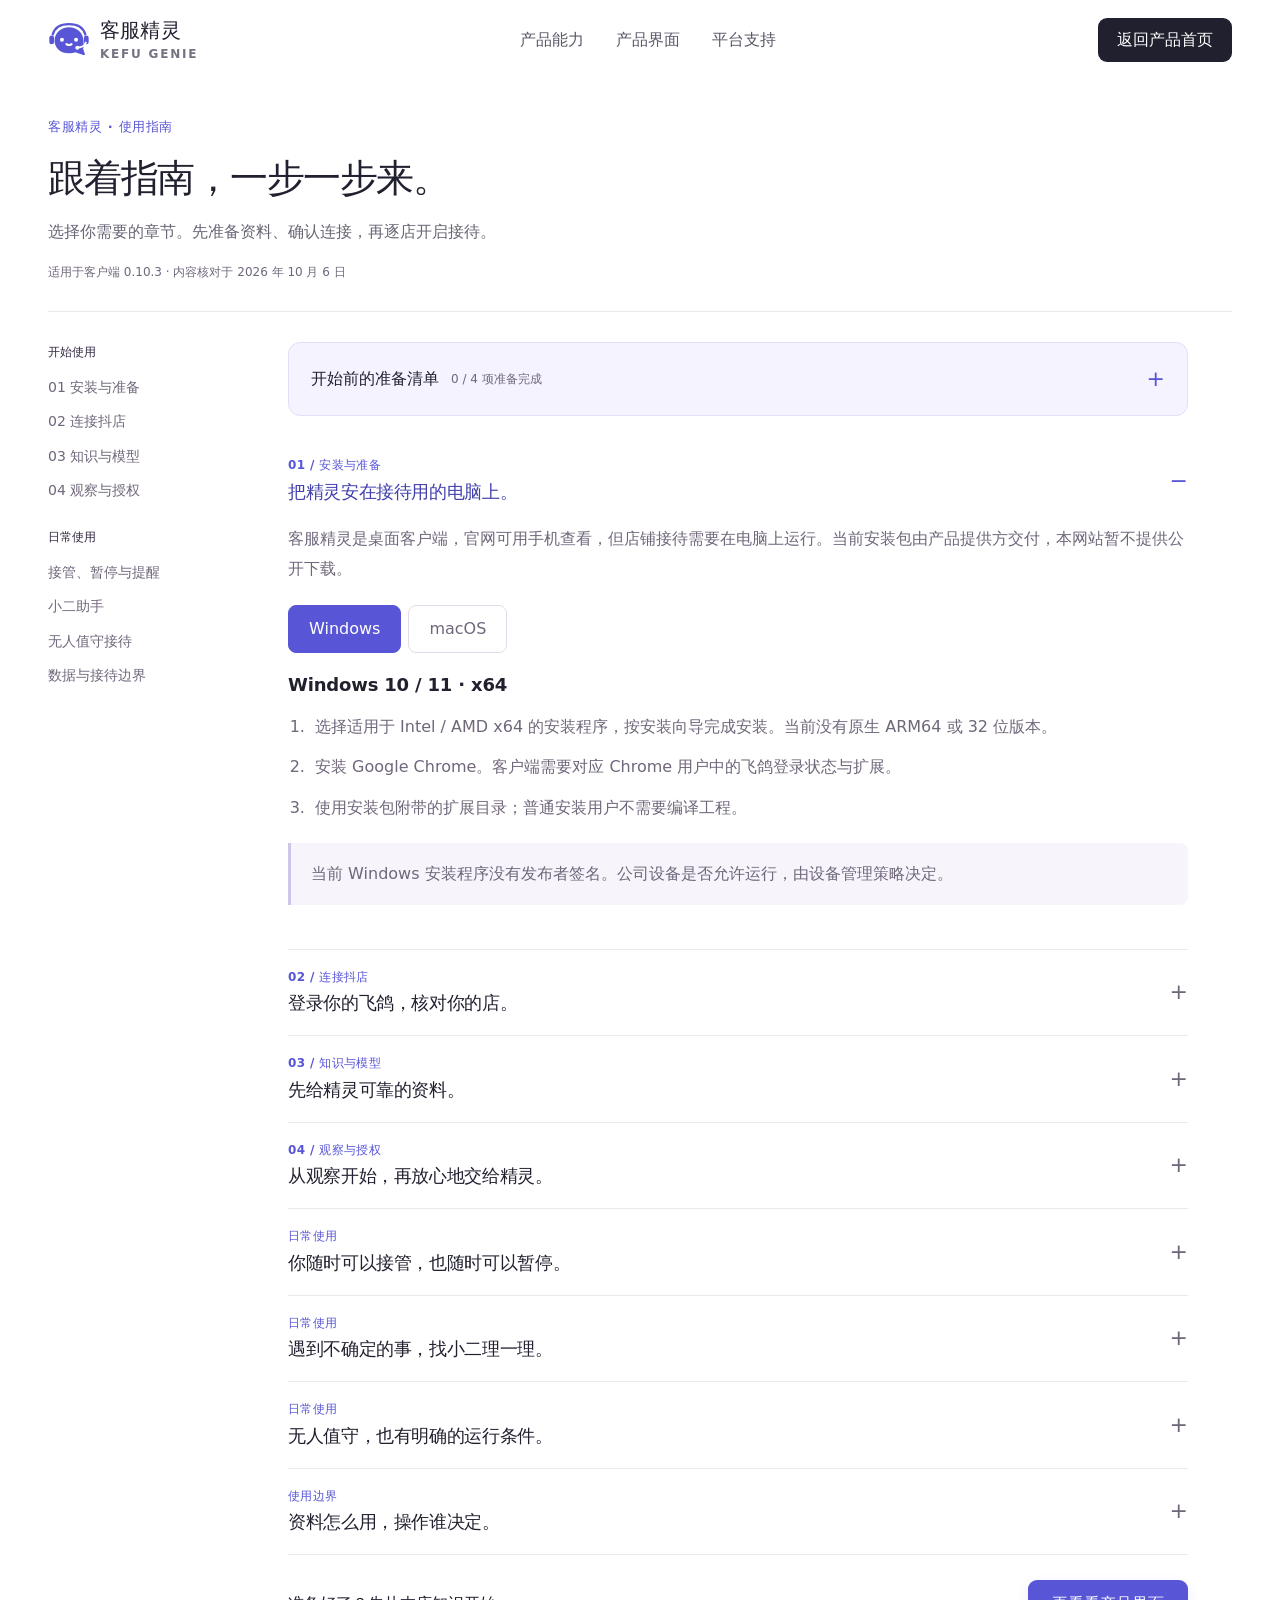
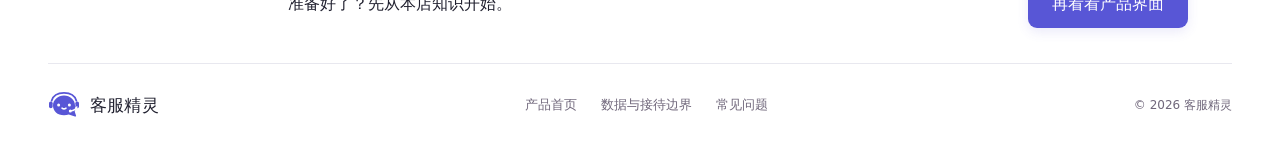
==== guide.html @ 67a38b1f "Publish customer service Genie official website" ====
<!doctype html>
<html lang="zh-CN">
  <head>
    <meta charset="utf-8" />
    <meta
      name="viewport"
      content="width=device-width, initial-scale=1, viewport-fit=cover"
    />
    <meta
      name="description"
      content="客服精灵使用指南：安装桌面客户端、连接抖店飞鸽、准备本店知识、确认模型与逐店授权，以及人工接管和数据边界。"
    />
    <meta name="theme-color" content="#5856d6" />
    <title>使用指南 · 客服精灵</title>
    <link rel="icon" type="image/svg+xml" href="assets/favicon.svg" />
    <link rel="stylesheet" href="styles.css" />
    <script src="app.js" defer></script>
  </head>
  <body class="compact-guide">
    <a class="skip-link" href="#main">跳到主要内容</a>
    <header class="site-header">
      <div class="container header-inner">
        <a class="brand" href="index.html" aria-label="客服精灵首页"
          ><img
            src="assets/genie-mark.svg"
            width="42"
            height="42"
            alt=""
          /><span>客服精灵<small>KEFU GENIE</small></span></a
        >
        <nav class="desktop-nav" aria-label="主要导航">
          <a href="index.html#capabilities">产品能力</a
          ><a href="index.html#product">产品界面</a
          ><a href="index.html#platforms">平台支持</a>
        </nav>
        <a class="button button-small button-dark header-cta" href="index.html"
          >返回产品首页</a
        ><button
          class="menu-toggle"
          type="button"
          aria-label="打开导航菜单"
          aria-controls="mobile-nav"
          aria-expanded="false"
        >
          <span></span><span></span>
        </button>
      </div>
      <nav id="mobile-nav" class="mobile-nav" aria-label="手机导航" hidden>
        <a href="index.html">产品首页</a><a href="#installation">安装准备</a
        ><a href="#connect">连接抖店</a><a href="#knowledge">知识与模型</a
        ><a href="#reception">开启接待</a>
      </nav>
    </header>
    <main id="main" class="container guide-main">
      <div class="guide-hero">
        <p class="eyebrow">客服精灵 · 使用指南</p>
        <h1>跟着指南，一步一步来。</h1>
        <p>选择你需要的章节。先准备资料、确认连接，再逐店开启接待。</p>
        <span class="guide-version"
          >适用于客户端 0.10.3 · 内容核对于 2026 年 10 月 6 日</span
        >
      </div>
      <div class="guide-layout">
        <aside class="guide-sidebar">
          <div class="mobile-guide-directory">
            <label for="guide-chapter">阅读目录</label>
            <select id="guide-chapter">
              <option value="" disabled>选择阅读章节</option>
              <optgroup label="开始使用">
                <option value="installation">01 安装与准备</option>
                <option value="connect">02 连接抖店</option>
                <option value="knowledge">03 知识与模型</option>
                <option value="reception">04 观察与授权</option>
              </optgroup>
              <optgroup label="日常使用">
                <option value="handoff">接管、暂停与提醒</option>
                <option value="assistant">小二助手</option>
                <option value="continuity">无人值守接待</option>
                <option value="data">数据与接待边界</option>
              </optgroup>
            </select>
          </div>
          <nav aria-label="指南目录">
            <strong>开始使用</strong><a href="#installation">01 安装与准备</a
            ><a href="#connect">02 连接抖店</a
            ><a href="#knowledge">03 知识与模型</a
            ><a href="#reception">04 观察与授权</a><strong>日常使用</strong
            ><a href="#handoff">接管、暂停与提醒</a
            ><a href="#assistant">小二助手</a
            ><a href="#continuity">无人值守接待</a
            ><a href="#data">数据与接待边界</a>
          </nav>
        </aside>
        <div class="guide-content">
          <details class="guide-checklist" data-checklist>
            <summary>
              <strong id="checklist-title">开始前的准备清单</strong>
              <span id="checklist-status" role="status" aria-live="polite"
                >0 / 4 项准备完成</span
              >
            </summary>
            <div class="checklist-body">
              <label
                ><input id="check-device" type="checkbox" /><span
                  >有一台接待用的 Windows 或 Mac 电脑</span
                ></label
              ><label
                ><input id="check-package" type="checkbox" /><span
                  >已从产品提供方获取客户端安装包与扩展</span
                ></label
              ><label
                ><input id="check-account" type="checkbox" /><span
                  >有可登录飞鸽的抖店账号</span
                ></label
              ><label
                ><input id="check-knowledge" type="checkbox" /><span
                  >准备好商品资料、发货规则与售后政策</span
                ></label
              >
              <p>
                勾选只记录你在本浏览器里的准备进度，不会连接店铺或授予接待权限。
              </p>
            </div>
          </details>
          <details
            id="installation"
            class="guide-section"
            name="guide-chapters"
            open
          >
            <summary>
              <h2>
                <span class="guide-kicker">01 / 安装与准备</span
                >把精灵安在接待用的电脑上。
              </h2>
            </summary>
            <div class="guide-section-body">
              <p>
                客服精灵是桌面客户端，官网可用手机查看，但店铺接待需要在电脑上运行。当前安装包由产品提供方交付，本网站暂不提供公开下载。
              </p>
              <div
                class="os-selector"
                role="group"
                aria-label="选择你的电脑系统"
              >
                <button type="button" data-os="windows" aria-pressed="true">
                  Windows</button
                ><button type="button" data-os="mac" aria-pressed="false">
                  macOS
                </button>
              </div>
              <div class="os-panel" data-os-panel="windows">
                <h3>Windows 10 / 11 · x64</h3>
                <ol>
                  <li>
                    选择适用于 Intel / AMD x64
                    的安装程序，按安装向导完成安装。当前没有原生 ARM64 或 32
                    位版本。
                  </li>
                  <li>
                    安装 Google Chrome。客户端需要对应 Chrome
                    用户中的飞鸽登录状态与扩展。
                  </li>
                  <li>
                    使用安装包附带的扩展目录；普通安装用户不需要编译工程。
                  </li>
                </ol>
                <p class="guide-callout">
                  当前 Windows
                  安装程序没有发布者签名。公司设备是否允许运行，由设备管理策略决定。
                </p>
              </div>
              <div class="os-panel" data-os-panel="mac" hidden>
                <h3>macOS · Apple 芯片</h3>
                <ol>
                  <li>
                    使用产品提供方交付的 Mac Apple
                    芯片安装包，按随包说明安装客户端。
                  </li>
                  <li>安装 Google Chrome，准备接待用的 Chrome 用户。</li>
                  <li>保留安装包附带的扩展目录，下一步将在 Chrome 中加载。</li>
                </ol>
                <p class="guide-callout">
                  当前提供的 Mac 安装包面向 Apple 芯片；不要把它当成已经交付的
                  Intel Mac 版本。
                </p>
              </div>
            </div>
          </details>
          <details id="connect" class="guide-section" name="guide-chapters">
            <summary>
              <h2>
                <span class="guide-kicker">02 / 连接抖店</span
                >登录你的飞鸽，核对你的店。
              </h2>
            </summary>
            <div class="guide-section-body">
              <ol class="guide-numbered">
                <li>
                  <strong>加载随包扩展。</strong> 在 Chrome 地址栏输入
                  <code>chrome://extensions</code
                  >，开启开发者模式，选择“加载已解压的扩展程序”，选中随安装包提供的扩展目录。
                </li>
                <li>
                  <strong>打开店铺登录窗口。</strong>
                  在客服精灵“店铺”页选择抖店与对应 Chrome
                  用户，点击“打开店铺登录窗口”。
                </li>
                <li>
                  <strong>完成飞鸽登录。</strong> 在 Chrome
                  中完成账号登录与平台验证，验证码由你自行处理。
                </li>
                <li>
                  <strong>核对识别结果。</strong>
                  扩展自动连接后，核对客户端显示的店铺名称、连接状态与登录状态。
                </li>
              </ol>
              <div class="guide-callout">
                <strong>连接成功，不等于已经自动接待。</strong>
                <p>
                  扩展连接、店铺登录、模型就绪、知识发布和接待授权是不同状态，需要分别确认。
                </p>
              </div>
              <h3>多家店怎么添加？</h3>
              <p>
                不同抖店账号使用独立 Chrome
                用户。每个用户加载一次扩展，分别登录对应店铺，并逐店授权。同名店铺或店铺改名时，需要重新核对身份；仅在一个
                Chrome 用户中切换账号，不能实现不同账号并行接待。
              </p>
            </div>
          </details>
          <details id="knowledge" class="guide-section" name="guide-chapters">
            <summary>
              <h2>
                <span class="guide-kicker">03 / 知识与模型</span
                >先给精灵可靠的资料。
              </h2>
            </summary>
            <div class="guide-section-body">
              <h3>把本店知识整理好</h3>
              <p>
                在知识库或“客服能力”中录入商品、活动、发货、话术和规则。文档与图片导入支持
                PDF、DOCX、XLSX、CSV、TXT、Markdown、PNG、JPEG、WebP，单文件最多
                20MB，每批最多 10 个。
              </p>
              <p>
                提炼出的资料先进入候选。核对商品事实、价格说明与店铺政策后，再审核发布；未发布知识不会作为正式接待依据。
              </p>
              <div class="guide-callout">
                <strong>自动采集也需要审核。</strong>
                <p>
                  飞鸽已打开、可识别的商家商品属性与店铺规则可整理为候选。它不代表扫描了全店商品，也不会把动态价格、库存、订单或买家正文沉淀为长期知识。
                </p>
              </div>
              <h3>确认本机模型状态</h3>
              <p>
                打开“模型设置”，查看账户接入、剩余额度、文字与图片连接以及任务验证结果。详情页用于查看，不提供地址、密钥或型号录入；账户未接入时，需要先由产品提供方完成本机账户接入。
              </p>
              <p>
                主页面右上角可以选择已经就绪的接待模型。只有连接通过还不够，正式接待还需要对应任务能力通过验收。当前支持的服务适配包括
                DeepSeek、通义千问、智谱 GLM、Kimi 和
                MiniMax，实际可用状态以本机显示为准。
              </p>
            </div>
          </details>
          <details id="reception" class="guide-section" name="guide-chapters">
            <summary>
              <h2>
                <span class="guide-kicker">04 / 观察与授权</span
                >从观察开始，再放心地交给精灵。
              </h2>
            </summary>
            <div class="guide-section-body">
              <ol class="guide-numbered">
                <li>
                  <strong>先观察或人工审核。</strong>
                  核对实际咨询、知识引用和回复效果，确认本店资料适合接待。
                </li>
                <li>
                  <strong>逐店确认接待授权。</strong>
                  核对店名后，按客户端提示点击“授权并开启”。不同店铺分别授权。
                </li>
                <li>
                  <strong>选择适合的接待模式。</strong>
                  有依据的低风险咨询按授权处理。资料不足、模型异常或高风险问题转人工。
                </li>
                <li>
                  <strong>持续关注待办。</strong>
                  查看转人工、回复待确认、发送结果待核实及连接异常，按原因处理。
                </li>
              </ol>
              <p class="guide-callout">
                开启接待不会授权退款、赔付、改价、发券或账号操作。企业业务接口需要另行适配，并逐笔人工确认。
              </p>
            </div>
          </details>
          <details id="handoff" class="guide-section" name="guide-chapters">
            <summary>
              <h2>
                <span class="guide-kicker">日常使用</span
                >你随时可以接管，也随时可以暂停。
              </h2>
            </summary>
            <div class="guide-section-body">
              <p>
                接待支持全局、平台和店铺三级暂停。恢复暂停不能代替店铺授权，也不会自动开启未授权店铺。
              </p>
              <p>
                人工待办显示所属店铺与处理原因。发送结果尚未确认时，先核实原会话，不要重复发送。将待办“标记已处理”只更新待办记录，不会执行退款、重新授权或自动开启接待。
              </p>
              <p>
                桌面提醒与企业微信、飞书、钉钉群机器人提醒分别配置。远程提醒默认关闭，配置并测试后再启用；网络、通知权限和系统状态会影响送达。
              </p>
            </div>
          </details>
          <details id="assistant" class="guide-section" name="guide-chapters">
            <summary>
              <h2>
                <span class="guide-kicker">日常使用</span
                >遇到不确定的事，找小二理一理。
              </h2>
            </summary>
            <div class="guide-section-body">
              <p>
                小二面向客户端使用者，支持产品帮助、连接排查、客服业务咨询、话术写作、分析和知识草稿。明确目标店铺后，可以参考本店有限知识。
              </p>
              <p>
                生成的知识草稿需要你编辑并确认保存，再到原店知识库核实、发布。小二不能自动操作电脑、浏览器或文件，也不能代替你授权接待、直接发消息或执行退款；目前没有实时联网搜索。
              </p>
              <p>
                需要反馈问题时，可使用客户端左下角的“反馈”。提交是否成功以接收通道明确确认的回执为准；通道未配置或不可用时，内容保留在本机。
              </p>
            </div>
          </details>
          <details id="continuity" class="guide-section" name="guide-chapters">
            <summary>
              <h2>
                <span class="guide-kicker">日常使用</span
                >无人值守，也有明确的运行条件。
              </h2>
            </summary>
            <div class="guide-section-body">
              <p>
                在连续运行设置中启用并保存“无人值守模式”，可在锁屏或关闭窗口后，按原店授权继续接待。关闭窗口时，客户端隐藏到菜单栏或系统托盘；真正退出应用仍会停止。
              </p>
              <p>
                接待电脑需要保持通电联网，Chrome
                登录有效且模型可用。系统休眠、断电、关机或合盖时，本机不能继续接待。登录失效、验证码、手动暂停或撤销授权，仍需要人工处理。
              </p>
              <div class="guide-callout">
                <strong>这不是云端离线接待。</strong>
                <p>
                  macOS 支持可选的异常退出恢复；Windows
                  尚无相同恢复任务。首次启用后，观察本店实际接待和提醒状态，确认电脑能够持续运行。
                </p>
              </div>
            </div>
          </details>
          <details id="data" class="guide-section" name="guide-chapters">
            <summary>
              <h2>
                <span class="guide-kicker">使用边界</span
                >资料怎么用，操作谁决定。
              </h2>
            </summary>
            <div class="guide-section-body">
              <h3>官网展示</h3>
              <p>
                官网接待示例使用预置虚构资料，在浏览器本地切换，不调用模型、不连接店铺、不发送买家消息。准备清单只使用本浏览器的本地存储，你可以通过浏览器清除网站数据。官网没有统计追踪脚本或数据提交表单，托管平台可能保留基础访问日志。
              </p>
              <h3>客户端与模型</h3>
              <p>
                店铺知识、模型配置和小二历史在本机按现有加密机制保存。使用 AI
                功能时，必要的问题、有限上下文与相关资料会发送到当前选定的模型服务。是否使用、保留或删除相关资料，请结合客户端设置和对应服务条款判断。
              </p>
              <h3>人工决定与实际验证</h3>
              <p>
                知识发布、店铺授权、重要业务动作由人确认。连接测试、程序模拟回归和真实店铺效果验收是不同层次；模型回答仍需结合实际商品与政策核对。当前实际接入抖店，其余平台待适配。
              </p>
            </div>
          </details>
          <div class="guide-bottom">
            <strong>准备好了？先从本店知识开始。</strong
            ><a class="button button-primary" href="index.html#product"
              >再看看产品界面</a
            >
          </div>
        </div>
      </div>
    </main>
    <footer class="site-footer container">
      <a class="brand" href="index.html"
        ><img src="assets/genie-mark.svg" width="32" height="32" alt="" /><span
          >客服精灵</span
        ></a
      >
      <nav aria-label="页脚导航">
        <a href="index.html">产品首页</a><a href="#data">数据与接待边界</a
        ><a href="index.html#faq">常见问题</a>
      </nav>
      <small>© 2026 客服精灵</small>
    </footer>
  </body>
</html>
---- styles.css ----
:root {
  --ink: #20202f;
  --muted: #676776;
  --purple: #5856d6;
  --purple-deep: #4140ac;
  --lavender: #f1f0ff;
  --line: #e8e8ef;
  --paper: #fff;
  --radius: 20px;
  --shadow: 0 24px 75px -24px rgba(50, 43, 107, 0.2);
  font-family: Inter, "PingFang SC", "Microsoft YaHei", system-ui, sans-serif;
  color: var(--ink);
  background: var(--paper);
  font-synthesis: none;
}
* {
  box-sizing: border-box;
}
html {
  scroll-behavior: smooth;
  scroll-padding-top: 96px;
}
body {
  margin: 0;
  padding-inline: env(safe-area-inset-left) env(safe-area-inset-right);
  font-size: 1rem;
  line-height: 1.75;
  -webkit-font-smoothing: antialiased;
}
a {
  color: inherit;
  text-decoration: none;
}
button {
  font: inherit;
  cursor: pointer;
}
button,
a,
summary {
  -webkit-tap-highlight-color: transparent;
}
img {
  max-width: 100%;
  display: block;
}
h1,
h2,
h3,
h4,
p {
  margin: 0;
}
h1,
h2,
h3 {
  line-height: 1.3;
  letter-spacing: -0.04em;
}
button:focus-visible,
a:focus-visible,
summary:focus-visible,
[tabindex]:focus-visible {
  outline: 3px solid var(--purple);
  outline-offset: 5px;
}
:where(section[id], details[id], #platforms, #faq, #experience) {
  scroll-margin-top: 96px;
}
[hidden] {
  display: none !important;
}
.container {
  width: min(1200px, calc(100% - 96px));
  margin-inline: auto;
}
.skip-link {
  position: fixed;
  top: 8px;
  left: 8px;
  transform: translateY(-150%);
  background: var(--ink);
  color: white;
  z-index: 100;
  padding: 12px 20px;
  border-radius: 10px;
}
.skip-link:focus {
  transform: translateY(0);
}
.site-header {
  height: 80px;
  background: rgba(255, 255, 255, 0.95);
  border-bottom: 1px solid transparent;
  position: sticky;
  top: 0;
  z-index: 30;
  backdrop-filter: blur(16px);
}
.site-header.scrolled {
  border-color: var(--line);
}
.header-inner {
  height: 100%;
  display: flex;
  align-items: center;
  justify-content: space-between;
  gap: 24px;
}
.brand {
  display: inline-flex;
  align-items: center;
  gap: 10px;
  flex-shrink: 0;
}
.brand > span {
  font-size: 1.25rem;
  font-weight: 750;
  letter-spacing: 0.01em;
  line-height: 1.35;
}
.brand small {
  display: block;
  font-size: 0.75rem;
  letter-spacing: 0.15em;
  font-weight: 550;
  color: #737382;
  margin-top: 2px;
}
.desktop-nav {
  display: flex;
  flex-wrap: wrap;
  justify-content: center;
  gap: 32px;
  color: #59596a;
  font-size: 1rem;
}
.desktop-nav a:hover,
.mobile-nav a:hover {
  color: var(--purple);
}
.button {
  min-height: 48px;
  display: inline-flex;
  align-items: center;
  justify-content: center;
  gap: 9px;
  padding: 11px 23px;
  border: 1px solid transparent;
  border-radius: 9px;
  font-weight: 600;
  font-size: 1rem;
  line-height: 1.5;
  transition:
    background 0.2s,
    box-shadow 0.2s;
}
.button-primary {
  background: var(--purple);
  color: white;
  box-shadow: 0 4px 12px rgba(88, 86, 214, 0.12);
}
.button-primary:hover {
  background: var(--purple-deep);
}
.button-dark {
  background: var(--ink);
  color: white;
}
.button-dark:hover {
  background: #3c3c51;
}
.button-small {
  min-height: 42px;
  padding: 9px 18px;
}
.button-plain {
  padding-inline: 6px;
  color: #494956;
}
.button-plain:hover {
  color: var(--purple);
}
.menu-toggle {
  display: none;
  background: none;
  border: 0;
  padding: 12px;
  width: 46px;
  height: 46px;
}
.menu-toggle span {
  display: block;
  background: var(--ink);
  height: 2px;
  width: 22px;
  margin: 5px auto;
}
.mobile-nav {
  position: absolute;
  top: 72px;
  left: 0;
  right: 0;
  background: white;
  padding: 12px 24px 24px;
  border-bottom: 1px solid var(--line);
  box-shadow: 0 15px 30px rgba(30, 30, 60, 0.07);
}
.mobile-nav a {
  display: block;
  padding: 11px;
  font-size: 1rem;
}
.eyebrow {
  font-size: 0.8125rem;
  font-weight: 600;
  letter-spacing: 0.05em;
  color: var(--purple);
  margin-bottom: 14px;
}
.hero {
  display: grid;
  grid-template-columns: 0.9fr 1.1fr;
  gap: 64px;
  align-items: center;
  padding-block: 48px 64px;
  min-height: 640px;
}
.hero-eyebrow {
  font-size: 0.9375rem;
  letter-spacing: 0.02em;
  display: flex;
  align-items: center;
  gap: 8px;
  margin-bottom: 24px;
}
.tiny-mark {
  font-size: 1.375rem;
  line-height: 1;
}
.hero h1 {
  font-size: clamp(2.75rem, 4.4vw, 3.875rem);
  font-weight: 760;
  line-height: 1.24;
  letter-spacing: -0.055em;
}
.accent {
  color: var(--purple);
}
.hero-description {
  font-size: 1.125rem;
  color: var(--muted);
  margin-top: 24px;
  line-height: 1.85;
}
.hero-actions {
  display: flex;
  gap: 18px;
  align-items: center;
  margin-top: 28px;
  flex-wrap: wrap;
}
.play-icon {
  font-size: 0.75rem;
  border: 1px solid #cdcdd9;
  width: 25px;
  height: 25px;
  border-radius: 50%;
  display: grid;
  place-items: center;
  padding-left: 2px;
}
.hero-footnote {
  font-size: 0.8125rem;
  color: #737382;
  margin-top: 22px;
  display: flex;
  align-items: center;
  gap: 10px;
  flex-wrap: wrap;
}
.separator {
  width: 1px;
  height: 12px;
  background: #d5d5df;
}
.hero-preview {
  min-width: 0;
}
.hero-preview > summary {
  display: none;
}
.hero-demo-wrap {
  position: relative;
}
.hero-demo-wrap:before {
  content: "";
  position: absolute;
  z-index: -1;
  inset: -36px -20px;
  background: radial-gradient(
    ellipse,
    #efecff 0,
    rgba(247, 246, 255, 0.35) 60%,
    transparent 76%
  );
}
.demo-window {
  background: white;
  border: 1px solid #e2e0f1;
  border-radius: 16px;
  box-shadow: var(--shadow);
  overflow: hidden;
}
.demo-titlebar {
  height: 38px;
  background: #f9f9fc;
  border-bottom: 1px solid #eeeef4;
  display: flex;
  align-items: center;
  justify-content: space-between;
  padding: 0 15px;
  gap: 12px;
  color: #6f6b80;
  font-size: 0.75rem;
}
.window-dots {
  display: flex;
  gap: 5px;
}
.window-dots i {
  width: 7px;
  height: 7px;
  border-radius: 50%;
  background: #d5d4df;
}
.window-dots i:first-child {
  background: #e8b6b5;
}
.window-dots i:nth-child(2) {
  background: #e6d39c;
}
.window-dots i:nth-child(3) {
  background: #b6d6bf;
}
.demo-titlebar-tag {
  background: #eeeef4;
  border-radius: 4px;
  padding: 0 5px;
}
.demo-store {
  display: flex;
  gap: 11px;
  align-items: center;
  padding: 17px 22px;
}
.store-avatar {
  height: 38px;
  width: 38px;
  display: grid;
  place-items: center;
  background: #f4ede7;
  color: #876953;
  font-size: 1.125rem;
  font-weight: 600;
  border-radius: 10px;
}
.demo-store strong {
  font-size: 0.9375rem;
  display: block;
}
.demo-store span {
  font-size: 0.75rem;
  color: #70677b;
  display: block;
}
.mode-chip {
  margin-left: auto;
  background: #f0f7f2;
  border: 1px solid #dceadf;
  border-radius: 6px;
  padding: 3px 7px;
  font-size: 0.75rem;
  color: #437b55;
  white-space: nowrap;
}
.demo-tabs {
  display: flex;
  margin: 0 22px;
  gap: 10px;
  border-bottom: 1px solid var(--line);
}
.demo-tabs button {
  border: 0;
  background: none;
  font-size: 0.875rem;
  padding: 9px 8px;
  color: #70677b;
  position: relative;
  min-height: 44px;
}
.demo-tabs button[aria-selected="true"] {
  color: var(--purple);
  font-weight: 650;
}
.demo-tabs button[aria-selected="true"]:after {
  content: "";
  height: 2px;
  background: var(--purple);
  position: absolute;
  bottom: -1px;
  left: 8px;
  right: 8px;
}
.demo-panel {
  padding: 20px 22px 18px;
  min-height: 260px;
}
.chat-buyer {
  display: flex;
  flex-direction: column;
  align-items: flex-end;
  gap: 5px;
  margin-bottom: 18px;
}
.chat-person {
  font-size: 0.75rem;
  color: #70677b;
  margin-right: 4px;
}
.chat-buyer p {
  background: #f1f1f7;
  max-width: 92%;
  font-size: 1rem;
  line-height: 1.65;
  padding: 10px 14px;
  border-radius: 11px 3px 11px 11px;
}
.chat-genie {
  display: grid;
  grid-template-columns: 30px minmax(0, 1fr);
  gap: 10px;
}
.chat-genie img {
  background: var(--lavender);
  border-radius: 8px;
  padding: 4px;
  margin-top: 2px;
}
.chat-heading {
  display: flex;
  align-items: center;
  justify-content: space-between;
  gap: 6px;
  margin-bottom: 7px;
}
.chat-heading strong {
  font-size: 0.8125rem;
  font-weight: 650;
}
.chat-heading span {
  font-size: 0.75rem;
  color: #70677b;
}
.chat-genie p {
  background: #f2f1ff;
  border-radius: 3px 11px 11px 11px;
  padding: 11px 13px;
  font-size: 1rem;
  line-height: 1.75;
  color: #46445b;
}
.evidence {
  display: flex;
  align-items: center;
  gap: 6px;
  border: 1px solid #e7e5f4;
  border-radius: 6px;
  font-size: 0.75rem;
  color: #70677b;
  padding: 6px 8px;
  margin-top: 8px;
}
.evidence-check {
  margin-left: auto;
  color: #487858;
}
.evidence-symbol {
  color: #787093;
}
.demo-flow {
  display: flex;
  align-items: center;
  justify-content: center;
  gap: 7px;
  color: #70677b;
  font-size: 0.75rem;
  margin-top: 18px;
}
.demo-flow i {
  width: 14px;
  border-top: 1px solid #d8d5e6;
}
.demo-caption {
  text-align: center;
  font-size: 0.75rem;
  color: #70677b;
  border-top: 1px solid #eeeef5;
  padding: 9px 12px;
  line-height: 1.6;
  background: #fdfdff;
}
.human-evidence {
  background: #fffbf5;
  border-color: #ecdfc9;
  color: #8b6b2f;
}
.section {
  padding-block: 64px;
}
.section-heading {
  display: flex;
  align-items: flex-end;
  justify-content: space-between;
  gap: 30px;
  margin-bottom: 26px;
}
.section h2 {
  font-size: 2.125rem;
  font-weight: 720;
  line-height: 1.35;
}
.section-description {
  color: var(--muted);
  font-size: 1rem;
}
.text-link {
  font-size: 0.875rem;
  font-weight: 600;
  color: var(--purple);
  text-decoration: underline;
  text-underline-offset: 5px;
  text-decoration-color: #c6c2ee;
  line-height: 1.8;
}
.text-link:hover {
  text-decoration-color: var(--purple);
}
.capability-hub {
  border: 1px solid #e4e1f4;
  border-radius: 18px;
  overflow: hidden;
  background: #f7f6ff;
}
.capability-tabs {
  display: grid;
  grid-template-columns: repeat(4, minmax(0, 1fr));
  background: white;
  border-bottom: 1px solid #e4e1f4;
}
.capability-tabs button {
  border: 0;
  background: none;
  padding: 17px 20px;
  min-height: 58px;
  display: flex;
  justify-content: center;
  align-items: center;
  gap: 10px;
  color: var(--muted);
  font-size: 1rem;
  position: relative;
}
.capability-tabs button span {
  font-size: 0.75rem;
  color: #70677b;
}
.capability-tabs button:hover {
  background: #faf9ff;
}
.capability-tabs button[aria-selected="true"] {
  color: var(--purple);
  background: #f5f3ff;
  font-weight: 650;
}
.capability-tabs button[aria-selected="true"]:after {
  content: "";
  position: absolute;
  height: 3px;
  bottom: 0;
  left: 20px;
  right: 20px;
  background: var(--purple);
  border-radius: 3px;
}
.capability-panel {
  padding: 32px 40px;
  display: grid;
  grid-template-columns: 1fr 1fr;
  gap: 55px;
  align-items: center;
  min-height: 326px;
}
.capability-copy {
  max-width: 390px;
}
.capability-copy h3 {
  font-size: 1.8125rem;
  line-height: 1.4;
  font-weight: 670;
}
.capability-copy p {
  font-size: 1rem;
  line-height: 1.8;
  color: var(--muted);
  margin: 14px 0 16px;
}
.store-board,
.assistant-preview,
.handoff-preview {
  background: white;
  border: 1px solid #e4e2f5;
  border-radius: 13px;
  max-width: 510px;
  width: 100%;
  padding: 16px 21px;
  justify-self: end;
}
.board-top {
  display: flex;
  justify-content: space-between;
  align-items: center;
  font-size: 0.875rem;
  padding-bottom: 9px;
}
.board-top span {
  font-size: 0.75rem;
  color: #70677b;
}
.store-row {
  display: flex;
  align-items: center;
  gap: 11px;
  border-bottom: 1px solid #f0eef7;
  padding: 10px 0;
}
.shop-icon {
  display: grid;
  place-items: center;
  width: 35px;
  height: 35px;
  border-radius: 9px;
  font-size: 1rem;
  font-weight: 650;
  flex-shrink: 0;
}
.lilac {
  color: #7d6cab;
  background: #efebfb;
}
.peach {
  color: #946c53;
  background: #f9efea;
}
.blue {
  color: #547aa0;
  background: #edf3fa;
}
.store-row strong {
  display: block;
  font-size: 0.875rem;
  font-weight: 600;
}
.store-row small {
  display: block;
  color: #70677b;
  font-size: 0.75rem;
}
.store-state {
  font-size: 0.75rem;
  border-radius: 5px;
  padding: 3px 7px;
  margin-left: auto;
  white-space: nowrap;
}
.state-green {
  background: #edf6ef;
  color: #437254;
}
.state-amber {
  background: #fdf4e6;
  color: #8a641f;
}
.state-neutral {
  background: #f3f2f7;
  color: #70677b;
}
.board-bottom {
  font-size: 0.75rem;
  color: #70677b;
  padding-top: 11px;
}
.lock-icon {
  margin-right: 6px;
}
.knowledge-stack {
  min-width: 0;
}
.document-types {
  display: flex;
  gap: 10px;
  justify-content: center;
  margin-bottom: 16px;
}
.document-types span {
  font-size: 0.75rem;
  border: 1px solid #e3e2ed;
  padding: 7px 12px;
  background: white;
  border-radius: 7px;
  color: #70677b;
}
.knowledge-document {
  border: 1px solid #e5e1ed;
  background: white;
  padding: 18px 16px;
  border-radius: 12px;
  display: flex;
  align-items: center;
  gap: 11px;
}
.document-icon {
  font-size: 1.6875rem;
  color: #81749c;
}
.knowledge-document strong {
  font-size: 0.875rem;
  display: block;
}
.knowledge-document small {
  font-size: 0.75rem;
  color: #70677b;
  display: block;
  margin-top: 4px;
}
.document-badge {
  font-size: 0.75rem;
  border-radius: 5px;
  background: #eef6f0;
  color: #457356;
  padding: 3px 7px;
  margin-left: auto;
  white-space: nowrap;
}
.knowledge-trail {
  display: flex;
  justify-content: center;
  gap: 18px;
  margin-top: 20px;
  font-size: 0.8125rem;
  color: #70677b;
}
.knowledge-trail .trail-final {
  color: var(--purple);
}
.assistant-request {
  font-size: 1rem;
  padding: 11px 14px;
  background: #f5f4fa;
  border-radius: 9px;
  margin: 12px 0 18px;
}
.assistant-response {
  display: flex;
  align-items: flex-start;
  gap: 12px;
}
.assistant-response img {
  background: var(--lavender);
  padding: 4px;
  border-radius: 8px;
  flex-shrink: 0;
}
.assistant-response strong {
  font-size: 1rem;
  font-weight: 600;
}
.assistant-response p {
  font-size: 0.875rem;
  color: var(--muted);
  margin-top: 7px;
}
.preview-note {
  font-size: 0.75rem;
  color: #70677b;
  margin-top: 20px;
  padding-top: 12px;
  border-top: 1px solid var(--line);
}
.handoff-item {
  border: 1px solid #eee7da;
  border-radius: 10px;
  padding: 16px;
  margin-top: 8px;
}
.handoff-item h4 {
  font-size: 1rem;
  margin-top: 11px;
  font-weight: 600;
}
.handoff-item > p {
  color: var(--muted);
  font-size: 0.875rem;
  margin: 4px 0 14px;
}
.handoff-item > div {
  border-top: 1px solid var(--line);
  padding-top: 12px;
  font-size: 0.875rem;
  color: var(--muted);
}
.experience-inline {
  display: flex;
  justify-content: space-between;
  align-items: center;
  gap: 16px;
  flex-wrap: wrap;
  margin-top: 20px;
}
.experience-inline p {
  display: flex;
  flex-wrap: wrap;
  align-items: center;
  gap: 12px;
  color: #514b62;
  font-size: 0.875rem;
}
.experience-inline i {
  color: #aaa3bc;
  font-style: normal;
}
.experience-inline a {
  color: #70677b;
  font-size: 0.8125rem;
  text-decoration: underline;
  text-underline-offset: 4px;
}
.section-note {
  font-size: 0.75rem;
  color: #70677b;
  margin-top: 10px;
}
.product-section {
  background: #f8f8fb;
}
.product-layout {
  display: grid;
  grid-template-columns: 0.8fr 1.6fr;
  gap: 60px;
  align-items: center;
}
.product-copy > p:not(.eyebrow) {
  color: var(--muted);
  font-size: 1rem;
  line-height: 1.85;
  margin-top: 18px;
  max-width: 310px;
}
.product-points {
  list-style: none;
  padding: 0;
  margin: 22px 0;
  color: #5c566b;
  font-size: 1rem;
}
.product-points li {
  padding: 5px 0;
  display: flex;
  gap: 10px;
}
.product-points li:before {
  content: "✓";
  color: var(--purple);
}
.model-details {
  border-top: 1px solid #dedbe7;
  padding-top: 14px;
}
.model-details summary {
  font-size: 0.875rem;
  color: #5e566c;
  cursor: pointer;
}
.model-details p {
  font-size: 1rem;
  color: var(--muted);
  line-height: 1.8;
  margin-top: 12px;
}
.product-view {
  min-width: 0;
}
.product-toolbar {
  display: flex;
  align-items: center;
  justify-content: space-between;
  gap: 12px;
  margin-bottom: 15px;
}
.product-tabs {
  display: flex;
  gap: 4px;
  background: #eeecf4;
  padding: 4px;
  border-radius: 9px;
  min-width: 0;
}
.product-tabs button {
  border: 0;
  border-radius: 6px;
  background: transparent;
  color: #70677b;
  padding: 8px 15px;
  font-size: 0.875rem;
  min-height: 42px;
}
.product-tabs button[aria-selected="true"] {
  background: white;
  color: var(--purple);
  box-shadow: 0 2px 8px rgba(32, 21, 56, 0.05);
  font-weight: 600;
}
.zoom-button {
  font-size: 0.875rem;
  border: 0;
  background: transparent;
  color: var(--purple);
  min-height: 44px;
  padding: 8px 3px;
  flex-shrink: 0;
}
.zoom-button:hover {
  text-decoration: underline;
  text-underline-offset: 5px;
}
.screenshot-frame {
  background: #eeeaf8;
  border: 1px solid #ded9ed;
  border-radius: 14px;
  padding: 7px;
  overflow: hidden;
  box-shadow: 0 20px 50px -32px rgba(50, 43, 107, 0.2);
}
.screenshot-frame img {
  border-radius: 7px;
  width: 100%;
  height: auto;
}
.screenshot-button {
  display: block;
  width: 100%;
  cursor: zoom-in;
  appearance: none;
  text-align: left;
}
.mobile-guide-directory {
  display: none;
}
.screenshot-caption {
  padding: 14px 2px 0;
  font-size: 1rem;
  color: var(--muted);
}
.screenshot-caption span {
  display: block;
  font-size: 0.75rem;
  color: #70677b;
  margin-top: 5px;
}
.availability {
  display: flex;
  align-items: center;
  justify-content: space-between;
  gap: 24px;
  background: #f7f7fa;
  border: 1px solid #eeedf4;
  padding: 19px 24px;
  border-radius: 13px;
  margin-bottom: 30px;
}
.availability > div {
  display: flex;
  align-items: center;
  gap: 12px;
  flex-wrap: wrap;
}
.availability strong {
  font-size: 1rem;
  font-weight: 650;
}
.availability p {
  font-size: 0.875rem;
  color: var(--muted);
}
.availability-status {
  font-size: 0.75rem;
  background: var(--lavender);
  color: var(--purple);
  padding: 3px 8px;
  border-radius: 5px;
  white-space: nowrap;
}
.other-platforms {
  min-width: 170px;
  max-width: 300px;
}
.other-platforms summary {
  font-size: 0.875rem;
  color: #5e566c;
  cursor: pointer;
}
.other-platforms p {
  font-size: 1rem;
  color: var(--muted);
  margin-top: 10px;
}
.start-heading {
  display: flex;
  justify-content: space-between;
  align-items: center;
  gap: 24px;
}
.start-heading p {
  font-size: 1rem;
  color: var(--muted);
  margin-top: 12px;
}
.faq-block {
  margin-top: 38px;
}
.faq-heading {
  display: flex;
  justify-content: space-between;
  align-items: center;
  gap: 20px;
  margin-bottom: 12px;
}
.faq-heading h3 {
  font-size: 1.125rem;
  letter-spacing: -0.01em;
  font-weight: 600;
}
.faq-list {
  display: grid;
  grid-template-columns: 1fr 1fr;
  gap: 0 48px;
  align-items: start;
}
.faq-list details {
  border-bottom: 1px solid #e3dfeb;
  padding: 16px 0;
}
.faq-list summary {
  list-style: none;
  display: flex;
  justify-content: space-between;
  align-items: center;
  gap: 24px;
  cursor: pointer;
  font-size: 1rem;
  line-height: 1.7;
  min-height: 30px;
  font-weight: 500;
}
.faq-list summary::-webkit-details-marker {
  display: none;
}
.faq-list summary:after {
  content: "+";
  font-size: 1.375rem;
  color: #70677b;
  flex-shrink: 0;
}
.faq-list details[open] summary:after {
  content: "−";
}
.faq-list details p {
  font-size: 1rem;
  line-height: 1.85;
  color: var(--muted);
  margin-top: 13px;
  padding-right: 20px;
}
.site-footer {
  border-top: 1px solid var(--line);
  padding-block: 25px;
  display: flex;
  align-items: center;
  justify-content: space-between;
  gap: 24px;
}
.site-footer .brand > span {
  font-size: 1.0625rem;
}
.site-footer nav {
  display: flex;
  gap: 24px;
  font-size: 0.8125rem;
  color: #70677b;
}
.site-footer small {
  font-size: 0.75rem;
  color: #70677b;
}
.site-footer a:hover {
  color: var(--purple);
}
.image-dialog {
  width: min(1300px, 94vw);
  height: 92vh;
  max-height: 92vh;
  padding: 0;
  border: 1px solid #e2dcf0;
  border-radius: 16px;
  box-shadow: 0 25px 90px rgba(0, 0, 0, 0.25);
  background: white;
  color: var(--ink);
  overflow: hidden;
}
.image-dialog[open] {
  display: flex;
  flex-direction: column;
}
.image-dialog::backdrop {
  background: rgba(23, 20, 41, 0.65);
  backdrop-filter: blur(4px);
}
.dialog-toolbar {
  display: flex;
  align-items: center;
  justify-content: space-between;
  border-bottom: 1px solid var(--line);
  padding: 12px 22px;
  gap: 12px;
  flex-wrap: wrap;
  flex-shrink: 0;
}
.dialog-toolbar strong {
  font-size: 1rem;
  font-weight: 600;
}
.dialog-controls {
  display: flex;
  align-items: center;
  gap: 8px;
  flex-wrap: wrap;
}
.dialog-close {
  font-size: 1rem;
  background: #f4f2f9;
  border: 0;
  border-radius: 7px;
  padding: 8px 14px;
  min-height: 40px;
  color: #70677b;
}
.dialog-close span {
  margin-left: 6px;
  font-size: 1.125rem;
}
.dialog-zoom {
  border: 1px solid #dcd6eb;
  border-radius: 7px;
  background: white;
  color: var(--purple);
  font-size: 0.8125rem;
  padding: 8px 12px;
  min-height: 40px;
}
.dialog-zoom:hover,
.dialog-close:hover {
  background: #edeafa;
}
.dialog-image-wrap {
  overflow: auto;
  flex: 1;
  min-height: 0;
  display: grid;
  grid-template: minmax(0, 1fr) / minmax(0, 1fr);
  background: #f6f5fb;
}
.dialog-image-wrap img {
  width: 100%;
  height: 100%;
  object-fit: contain;
  cursor: zoom-in;
  max-width: none;
}
.image-zoomed .dialog-image-wrap {
  display: block;
}
.image-zoomed .dialog-image-wrap img {
  width: 2880px;
  height: auto;
  cursor: zoom-out;
}
.image-dialog > p {
  flex-shrink: 0;
  font-size: 0.75rem;
  color: #70677b;
  padding: 12px 20px;
  border-top: 1px solid var(--line);
}
.guide-main {
  padding-top: 36px;
}
.guide-hero {
  padding-bottom: 28px;
  border-bottom: 1px solid var(--line);
}
.guide-hero h1 {
  font-size: 2.375rem;
  line-height: 1.35;
}
.guide-hero > p:not(.eyebrow) {
  font-size: 1rem;
  color: var(--muted);
  line-height: 1.8;
  margin-top: 14px;
}
.guide-version {
  display: block;
  margin-top: 15px;
  font-size: 0.75rem;
  color: #70677b;
}
.guide-layout {
  display: grid;
  grid-template-columns: 185px minmax(0, 1fr);
  gap: 55px;
  padding-top: 30px;
}
.guide-sidebar nav {
  position: sticky;
  top: 108px;
  display: flex;
  flex-direction: column;
  align-items: flex-start;
  gap: 10px;
}
.guide-sidebar strong {
  font-size: 0.75rem;
  color: #322740;
  margin-top: 14px;
  margin-bottom: 2px;
}
.guide-sidebar strong:first-child {
  margin-top: 0;
}
.guide-sidebar a {
  font-size: 0.875rem;
  color: #70677b;
}
.guide-sidebar a:hover {
  color: var(--purple);
}
.guide-content {
  max-width: 900px;
}
.guide-checklist {
  background: #f5f3ff;
  border: 1px solid #e4def9;
  border-radius: 12px;
  margin-bottom: 22px;
}
.guide-checklist > summary {
  display: flex;
  align-items: center;
  gap: 12px;
  flex-wrap: wrap;
  padding: 17px 22px;
  cursor: pointer;
  list-style: none;
}
.guide-checklist > summary::-webkit-details-marker {
  display: none;
}
.guide-checklist strong {
  font-size: 1rem;
  font-weight: 600;
}
.guide-checklist #checklist-status {
  font-size: 0.75rem;
  color: #70677b;
}
.guide-checklist > summary:after {
  content: "+";
  margin-left: auto;
  color: var(--purple);
  font-size: 1.375rem;
}
.guide-checklist[open] > summary:after {
  content: "−";
}
.checklist-body {
  padding: 0 22px 20px;
}
.guide-checklist label {
  display: flex;
  align-items: flex-start;
  gap: 11px;
  font-size: 1rem;
  color: #665374;
  padding-block: 6px;
  cursor: pointer;
}
.guide-checklist input {
  width: 17px;
  height: 17px;
  accent-color: var(--purple);
  flex-shrink: 0;
  margin-top: 5px;
}
.checklist-body > p {
  font-size: 0.75rem;
  line-height: 1.7;
  color: #70677b;
  margin-top: 12px;
}
.guide-section {
  border-bottom: 1px solid var(--line);
}
.guide-section > summary {
  display: flex;
  align-items: center;
  justify-content: space-between;
  gap: 18px;
  list-style: none;
  cursor: pointer;
  padding: 18px 0;
}
.guide-section > summary::-webkit-details-marker {
  display: none;
}
.guide-section > summary h2 {
  font-size: 1.125rem;
  letter-spacing: -0.02em;
  line-height: 1.55;
  font-weight: 600;
}
.guide-kicker {
  display: block;
  font-size: 0.75rem;
  color: var(--purple);
  font-weight: 600;
  letter-spacing: 0.03em;
  margin-bottom: 3px;
}
.guide-section > summary:after {
  content: "+";
  font-size: 1.375rem;
  color: #70677b;
  flex-shrink: 0;
}
.guide-section[open] > summary:after {
  content: "−";
  color: var(--purple);
}
.guide-section[open] > summary h2 {
  color: var(--purple-deep);
}
.guide-section-body {
  padding: 0 0 24px;
}
.guide-section-body > p {
  font-size: 1rem;
  line-height: 1.9;
  color: #70677b;
  margin-bottom: 14px;
}
.guide-section h3 {
  font-size: 1.125rem;
  font-weight: 600;
  margin-top: 22px;
  margin-bottom: 12px;
  letter-spacing: -0.01em;
}
.guide-section ol {
  padding-left: 22px;
  font-size: 1rem;
  color: #70677b;
  line-height: 1.9;
}
.guide-section li {
  padding-left: 5px;
  margin-bottom: 10px;
}
.guide-numbered strong {
  font-weight: 600;
  color: #45334f;
}
.guide-callout {
  background: #f7f5fb;
  border-left: 3px solid #cfc5e9;
  border-radius: 0 8px 8px 0;
  padding: 16px 20px;
  color: #70677b;
  margin: 20px 0;
  line-height: 1.85;
  font-size: 1rem;
}
.guide-callout > strong {
  font-size: 1rem;
  font-weight: 600;
  color: #5c476a;
}
.guide-callout p {
  margin-top: 7px;
}
.guide-section code {
  background: #f3f0f8;
  padding: 2px 5px;
  border-radius: 4px;
  word-break: break-all;
  font-size: 0.875rem;
}
.os-selector {
  display: flex;
  gap: 7px;
  margin: 20px 0;
}
.os-selector button {
  background: white;
  border: 1px solid #e2dbeb;
  border-radius: 8px;
  padding: 9px 20px;
  color: #70677b;
  font-size: 1rem;
  min-height: 44px;
}
.os-selector button[aria-pressed="true"] {
  background: var(--purple);
  color: white;
  border-color: var(--purple);
}
.os-panel h3 {
  margin-top: 0;
}
.guide-bottom {
  padding: 25px 0 35px;
  display: flex;
  justify-content: space-between;
  align-items: center;
  gap: 25px;
  font-size: 1rem;
}
.not-found {
  display: flex;
  flex-direction: column;
  align-items: center;
  justify-content: center;
  min-height: 95vh;
  text-align: center;
  gap: 23px;
}
.not-found .eyebrow {
  margin: 0;
}
.not-found h1 {
  font-size: 2.1875rem;
}
.not-found > p:not(.eyebrow) {
  font-size: 1rem;
  color: var(--muted);
}
@media (max-width: 1100px) {
  .container {
    width: calc(100% - 64px);
  }
  .hero {
    gap: 32px;
    min-height: 610px;
  }
  .hero h1 {
    font-size: 3rem;
  }
  .hero-actions {
    gap: 10px;
  }
  .hero-actions .button {
    padding-inline: 17px;
  }
  .desktop-nav {
    gap: 23px;
  }
  .capability-panel {
    padding: 28px;
    gap: 30px;
  }
  .capability-copy h3 {
    font-size: 1.625rem;
  }
  .product-layout {
    gap: 32px;
    grid-template-columns: 0.9fr 1.4fr;
  }
  .section h2 {
    font-size: 1.9375rem;
  }
  .availability {
    align-items: flex-start;
  }
  .availability > div p {
    flex-basis: 100%;
  }
  .guide-layout {
    gap: 32px;
    grid-template-columns: 170px minmax(0, 1fr);
  }
}
@media (max-width: 820px),
  (max-width: 900px) and (max-height: 500px) and (pointer: coarse) {
  .site-header {
    height: 72px;
  }
  .desktop-nav,
  .header-cta {
    display: none;
  }
  .menu-toggle {
    display: block;
  }
  .container {
    width: calc(100% - 48px);
  }
  .hero {
    grid-template-columns: 1fr;
    gap: 26px;
    padding-block: 35px 38px;
    min-height: auto;
  }
  .hero h1 {
    font-size: 3.25rem;
  }
  .hero-description {
    font-size: 1.0625rem;
    margin-top: 18px;
  }
  .hero-actions {
    margin-top: 23px;
  }
  .hero-footnote {
    margin-top: 19px;
  }
  .hero-preview {
    width: 100%;
    border: 1px solid #e1def0;
    border-radius: 12px;
    background: #faf9ff;
    overflow: hidden;
  }
  .hero-preview > summary {
    display: flex;
    align-items: center;
    justify-content: space-between;
    padding: 15px 18px;
    gap: 16px;
    cursor: pointer;
    list-style: none;
  }
  .hero-preview > summary::-webkit-details-marker {
    display: none;
  }
  .hero-preview summary strong {
    display: block;
    font-size: 1rem;
    font-weight: 600;
  }
  .hero-preview summary small {
    font-size: 0.75rem;
    color: #70677b;
    display: block;
    margin-top: 3px;
  }
  .disclosure-mark {
    font-size: 1.5rem;
    color: var(--purple);
  }
  .hero-preview[open] .disclosure-mark {
    font-size: 0;
  }
  .hero-preview[open] .disclosure-mark:after {
    content: "−";
    font-size: 1.5rem;
  }
  .hero-demo-wrap:before {
    display: none;
  }
  .demo-window {
    border: 0;
    border-radius: 0;
    box-shadow: none;
    border-top: 1px solid #e1def0;
  }
  .section {
    padding-block: 42px;
  }
  .section-heading {
    align-items: flex-start;
    flex-direction: column;
    gap: 10px;
    margin-bottom: 22px;
  }
  .section h2 {
    font-size: 1.875rem;
  }
  .capability-tabs {
    grid-template-columns: repeat(2, minmax(0, 1fr));
  }
  .capability-tabs button {
    padding: 13px;
    min-height: 50px;
  }
  .capability-panel {
    grid-template-columns: 1fr;
    gap: 23px;
    padding: 26px;
    min-height: 470px;
    align-content: center;
  }
  .capability-copy {
    max-width: none;
  }
  .capability-copy h3 {
    font-size: 1.625rem;
  }
  .capability-copy h3 br {
    display: none;
  }
  .capability-copy p {
    margin: 12px 0;
  }
  .store-board,
  .assistant-preview,
  .handoff-preview {
    max-width: none;
  }
  .knowledge-stack {
    padding-block: 20px;
  }
  .experience-inline {
    margin-top: 17px;
    gap: 9px;
  }
  .experience-inline p {
    gap: 9px;
    font-size: 0.8125rem;
  }
  .product-layout {
    grid-template-columns: 1fr;
    gap: 24px;
  }
  .product-copy > p:not(.eyebrow) {
    max-width: none;
    margin-top: 12px;
  }
  .product-copy h2 br {
    display: none;
  }
  .product-points {
    display: flex;
    flex-wrap: wrap;
    gap: 8px 23px;
    margin: 15px 0;
    font-size: 0.875rem;
  }
  .product-points li {
    padding: 0;
    gap: 6px;
  }
  .model-details {
    padding-top: 11px;
  }
  .product-toolbar {
    margin-bottom: 12px;
  }
  .availability {
    flex-direction: column;
    gap: 12px;
    padding: 18px 20px;
    margin-bottom: 24px;
  }
  .availability > div p {
    margin-top: 0;
  }
  .other-platforms {
    max-width: none;
    width: 100%;
  }
  .start-heading {
    flex-direction: column;
    align-items: flex-start;
    gap: 18px;
  }
  .start-heading p {
    margin-top: 10px;
    font-size: 0.875rem;
  }
  .faq-block {
    margin-top: 30px;
  }
  .faq-list {
    gap: 0 24px;
  }
  .faq-heading h3 {
    font-size: 1rem;
  }
  .site-footer {
    flex-wrap: wrap;
    gap: 17px;
  }
  .guide-main {
    padding-top: 25px;
  }
  .guide-hero {
    padding-bottom: 23px;
  }
  .guide-hero h1 {
    font-size: 2rem;
  }
  .guide-layout {
    grid-template-columns: 1fr;
    gap: 20px;
    padding-top: 20px;
  }
  .guide-sidebar {
    border-bottom: 1px solid var(--line);
    padding-bottom: 18px;
  }
  .guide-sidebar nav {
    position: static;
    flex-direction: row;
    flex-wrap: wrap;
    gap: 8px 17px;
  }
  .guide-sidebar strong {
    display: none;
  }
  .guide-sidebar a {
    font-size: 0.8125rem;
  }
  .guide-content {
    max-width: none;
  }
  .guide-bottom {
    padding-bottom: 30px;
  }
  .image-dialog {
    width: 96vw;
  }
}
@media (max-width: 480px) {
  .container {
    width: calc(100% - 40px);
  }
  .brand > span {
    font-size: 1.1875rem;
  }
  .brand img {
    width: 36px;
    height: 36px;
  }
  .hero {
    padding-top: 26px;
    gap: 24px;
  }
  .hero-eyebrow {
    font-size: 0.8125rem;
    margin-bottom: 17px;
  }
  .hero h1 {
    font-size: 2.625rem;
  }
  .hero-description {
    font-size: 1rem;
    line-height: 1.8;
  }
  .hero-actions {
    gap: 7px;
    margin-top: 21px;
  }
  .hero-actions .button {
    padding: 11px 16px;
  }
  .hero-actions .button-plain {
    font-size: 0.875rem;
    padding-inline: 2px;
  }
  .hero-footnote {
    font-size: 0.75rem;
    gap: 9px;
  }
  .demo-store {
    padding: 14px;
  }
  .demo-tabs {
    margin-inline: 14px;
    gap: 4px;
  }
  .demo-tabs button {
    font-size: 0.8125rem;
    padding: 8px;
    min-height: 44px;
  }
  .demo-panel {
    padding: 18px 14px 15px;
    min-height: 290px;
  }
  .chat-genie {
    grid-template-columns: 26px minmax(0, 1fr);
    gap: 8px;
  }
  .chat-genie img {
    width: 26px;
    height: 26px;
  }
  .chat-heading strong {
    font-size: 0.8125rem;
  }
  .chat-heading span {
    font-size: 0.75rem;
  }
  .demo-flow {
    gap: 5px;
  }
  .demo-flow i {
    width: 10px;
  }
  .mode-chip {
    padding: 3px 5px;
  }
  .hero-preview > summary {
    padding: 14px 16px;
  }
  .section {
    padding-block: 35px;
  }
  .section h2 {
    font-size: 1.5625rem;
    line-height: 1.4;
  }
  .eyebrow {
    margin-bottom: 10px;
  }
  .section-description {
    font-size: 0.875rem;
  }
  .capability-panel {
    padding: 23px 20px;
    min-height: 472px;
    gap: 20px;
  }
  .capability-copy h3 {
    font-size: 1.5rem;
  }
  .capability-tabs button {
    gap: 8px;
    padding: 12px 10px;
  }
  .store-board,
  .assistant-preview,
  .handoff-preview {
    padding: 13px 14px;
  }
  .store-row {
    gap: 8px;
  }
  .shop-icon {
    width: 31px;
    height: 31px;
  }
  .store-row strong {
    font-size: 0.8125rem;
  }
  .store-state {
    padding: 3px 5px;
  }
  .document-types {
    gap: 7px;
  }
  .document-types span {
    padding: 6px 9px;
  }
  .knowledge-document {
    padding: 16px 12px;
    gap: 9px;
  }
  .knowledge-document strong {
    font-size: 0.8125rem;
  }
  .knowledge-trail {
    gap: 13px;
    font-size: 0.75rem;
  }
  .assistant-response {
    gap: 8px;
  }
  .assistant-response strong {
    font-size: 0.875rem;
  }
  .product-tabs button {
    padding: 8px 12px;
    font-size: 0.8125rem;
  }
  .zoom-button {
    font-size: 0.8125rem;
  }
  .screenshot-frame {
    border-radius: 10px;
    padding: 5px;
  }
  .screenshot-caption {
    font-size: 0.875rem;
    padding-top: 11px;
  }
  .product-points {
    gap: 8px 16px;
    font-size: 0.8125rem;
  }
  .availability {
    padding: 17px;
  }
  .availability > div {
    gap: 9px;
  }
  .availability p {
    font-size: 0.8125rem;
  }
  .start-heading p {
    font-size: 0.875rem;
    line-height: 1.8;
  }
  .faq-list {
    grid-template-columns: 1fr;
  }
  .faq-list details {
    padding: 14px 0;
  }
  .faq-heading {
    gap: 12px;
  }
  .faq-heading .text-link {
    font-size: 0.8125rem;
  }
  .faq-list details p {
    padding-right: 5px;
  }
  .site-footer {
    display: grid;
    grid-template-columns: 1fr auto;
    padding-block: 23px;
  }
  .site-footer nav {
    grid-row: 2;
    grid-column: 1/-1;
    gap: 20px;
    font-size: 0.75rem;
  }
  .guide-hero h1 {
    font-size: 1.75rem;
  }
  .guide-hero > p:not(.eyebrow) {
    font-size: 1rem;
  }
  .guide-sidebar nav {
    gap: 8px 13px;
  }
  .guide-sidebar a {
    font-size: 0.75rem;
  }
  .guide-checklist > summary {
    padding: 15px 17px;
    gap: 7px;
  }
  .checklist-body {
    padding: 0 17px 17px;
  }
  .guide-section > summary {
    padding: 17px 0;
  }
  .guide-section > summary h2 {
    font-size: 1.0625rem;
  }
  .guide-section-body {
    padding-bottom: 20px;
  }
  .guide-callout {
    padding: 14px 16px;
  }
  .guide-bottom {
    flex-direction: column;
    align-items: flex-start;
    gap: 16px;
  }
  .dialog-toolbar {
    padding: 10px 14px;
  }
  .dialog-toolbar strong {
    font-size: 0.8125rem;
  }
  .image-dialog > p {
    padding: 10px 12px;
  }
  .not-found h1 {
    font-size: 1.6875rem;
  }
}
@media (prefers-reduced-motion: reduce) {
  html {
    scroll-behavior: auto;
  }
  *,
  *:before,
  *:after {
    animation: none !important;
    transition: none !important;
  }
}

/* Handset layout: concise content, generous touch targets and full-screen images. */
@media (max-width: 600px),
  (max-width: 900px) and (max-height: 500px) and (pointer: coarse) {
  .site-header {
    height: 68px;
  }
  .mobile-nav {
    top: 68px;
    padding-inline: 16px;
  }
  .menu-toggle {
    width: 48px;
    height: 48px;
  }
  .hero {
    padding-block: 22px 20px;
    gap: 20px;
  }
  .hero h1 {
    font-size: clamp(2.25rem, 10.4vw, 2.625rem);
  }
  .hero-eyebrow {
    margin-bottom: 15px;
  }
  .hero-description {
    margin-top: 17px;
    font-size: 1rem;
  }
  .hero-actions {
    display: grid;
    grid-template-columns: 1fr 1fr;
    gap: 8px;
    margin-top: 20px;
  }
  .hero-actions .button {
    font-size: 0.875rem;
    padding: 11px 8px;
    min-height: 48px;
  }
  .hero-actions .button-plain {
    border-color: #e6e2f4;
    background: #faf9ff;
  }
  .hero-actions .play-icon {
    display: none;
  }
  .hero-footnote {
    font-size: 0.8125rem;
    margin-top: 17px;
  }
  .hero-preview > summary {
    padding: 13px 16px;
    min-height: 72px;
  }
  .section {
    padding-block: 28px;
  }
  .section-heading {
    gap: 8px;
    margin-bottom: 18px;
  }
  .section-description {
    font-size: 1rem;
  }
  .capability-tabs {
    display: flex;
    overflow-x: auto;
    scrollbar-width: none;
    scroll-snap-type: x proximity;
  }
  .capability-tabs::-webkit-scrollbar {
    display: none;
  }
  .capability-tabs button {
    flex: 1 0 auto;
    min-width: 84px;
    padding: 12px 14px;
    min-height: 48px;
    font-size: 0.875rem;
    scroll-snap-align: start;
    white-space: nowrap;
  }
  .capability-tabs button > span {
    display: none;
  }
  .capability-tabs button[aria-selected="true"]:after {
    left: 12px;
    right: 12px;
  }
  .capability-panel {
    min-height: 400px;
    padding: 20px;
    gap: 16px;
    align-content: start;
  }
  .capability-copy h3 {
    font-size: 1.375rem;
  }
  .capability-copy .text-link {
    display: inline-flex;
    align-items: center;
    min-height: 44px;
    padding-block: 7px;
  }
  .store-row {
    padding-block: 8px;
  }
  .store-board .store-row:nth-child(4),
  .store-board .board-bottom {
    display: none;
  }
  .knowledge-stack {
    padding-block: 8px;
  }
  .assistant-request {
    margin: 8px 0 12px;
    padding: 9px 12px;
  }
  .assistant-preview .preview-note {
    margin-top: 12px;
  }
  .product-layout {
    gap: 20px;
  }
  .product-copy > p:not(.eyebrow) {
    margin-top: 10px;
  }
  .product-points {
    display: none;
  }
  .model-details {
    margin-top: 12px;
    padding-top: 0;
  }
  .model-details summary,
  .other-platforms summary {
    padding-block: 10px;
    min-height: 44px;
    font-size: 0.875rem;
  }
  .product-toolbar {
    gap: 8px;
    margin-bottom: 10px;
  }
  .product-tabs button {
    min-height: 44px;
  }
  .zoom-button {
    min-height: 48px;
    padding: 10px 4px;
  }
  .screenshot-caption {
    font-size: 0.9375rem;
  }
  .availability {
    gap: 8px;
    margin-bottom: 20px;
  }
  .availability p {
    font-size: 0.875rem;
  }
  .faq-heading .text-link {
    display: inline-flex;
    align-items: center;
    min-height: 44px;
  }
  .site-footer {
    padding-bottom: calc(24px + env(safe-area-inset-bottom));
  }
  .compact-guide .guide-sidebar nav {
    display: none;
  }
  .mobile-guide-directory {
    display: grid;
    grid-template-columns: auto minmax(0, 1fr);
    align-items: center;
    gap: 12px;
  }
  .mobile-guide-directory label {
    font-size: 0.875rem;
    color: var(--muted);
  }
  .mobile-guide-directory select {
    font: inherit;
    font-size: 1rem;
    min-height: 48px;
    width: 100%;
    padding: 10px 30px 10px 12px;
    background: white;
    border: 1px solid #ddd7ed;
    border-radius: 8px;
    color: var(--ink);
  }
  .mobile-guide-directory select:focus-visible {
    outline: 3px solid var(--purple);
    outline-offset: 3px;
  }
  .guide-hero h1 {
    font-size: 1.625rem;
  }
  .guide-hero > p:not(.eyebrow) {
    margin-top: 12px;
  }
  .guide-layout {
    gap: 18px;
  }
  .guide-sidebar {
    padding-bottom: 16px;
  }
  .guide-checklist > summary {
    min-height: 64px;
  }
  .image-dialog {
    width: 100vw;
    max-width: none;
    height: 100vh;
    height: 100dvh;
    max-height: none;
    margin: 0;
    border: 0;
    border-radius: 0;
  }
  .image-dialog[open] {
    display: flex;
    flex-direction: column;
  }
  .dialog-toolbar {
    padding: calc(12px + env(safe-area-inset-top)) 16px 12px;
    flex-shrink: 0;
  }
  .dialog-toolbar strong {
    font-size: 0.9375rem;
  }
  .dialog-controls {
    gap: 8px;
  }
  .dialog-close,
  .dialog-zoom {
    min-height: 48px;
  }
  .dialog-close {
    font-size: 0.875rem;
  }
  .dialog-image-wrap {
    flex: 1;
    min-height: 0;
    max-height: none;
    display: grid;
    align-content: center;
    touch-action: pan-x pan-y pinch-zoom;
    -webkit-overflow-scrolling: touch;
  }
  .image-zoomed .dialog-image-wrap {
    display: block;
  }
  .image-dialog > p {
    font-size: 0.8125rem;
    padding: 12px 16px calc(12px + env(safe-area-inset-bottom));
    flex-shrink: 0;
  }
}
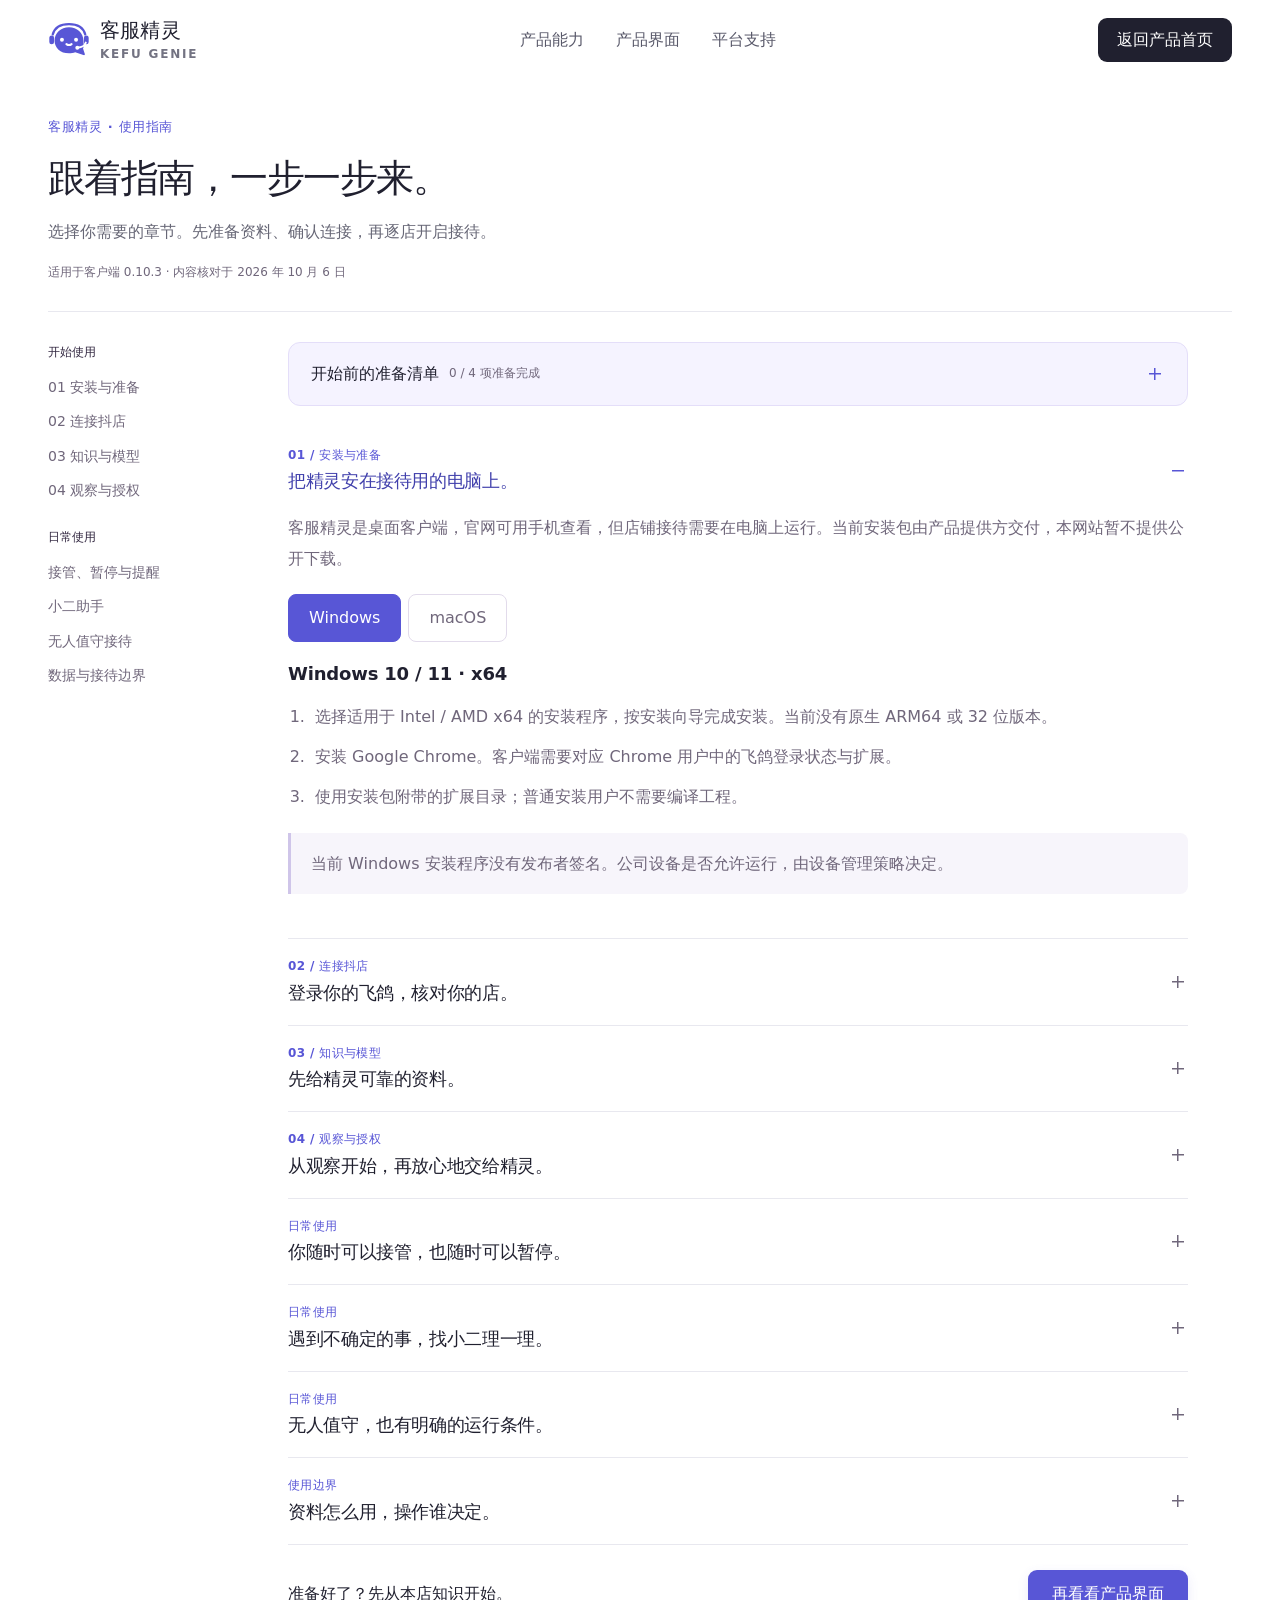
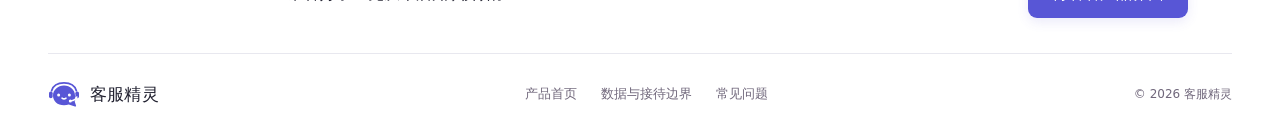
==== commit 063a6471: "Polish mobile chapter selector and responsive UI spacing" ====
--- a/guide.html
+++ b/guide.html
@@ -64,21 +64,40 @@
         <aside class="guide-sidebar">
           <div class="mobile-guide-directory">
             <label for="guide-chapter">阅读目录</label>
-            <select id="guide-chapter">
-              <option value="" disabled>选择阅读章节</option>
-              <optgroup label="开始使用">
-                <option value="installation">01 安装与准备</option>
-                <option value="connect">02 连接抖店</option>
-                <option value="knowledge">03 知识与模型</option>
-                <option value="reception">04 观察与授权</option>
-              </optgroup>
-              <optgroup label="日常使用">
-                <option value="handoff">接管、暂停与提醒</option>
-                <option value="assistant">小二助手</option>
-                <option value="continuity">无人值守接待</option>
-                <option value="data">数据与接待边界</option>
-              </optgroup>
-            </select>
+            <div class="chapter-select">
+              <select id="guide-chapter">
+                <option value="" disabled>选择阅读章节</option>
+                <optgroup label="开始使用">
+                  <option value="installation">01 安装与准备</option>
+                  <option value="connect">02 连接抖店</option>
+                  <option value="knowledge">03 知识与模型</option>
+                  <option value="reception">04 观察与授权</option>
+                </optgroup>
+                <optgroup label="日常使用">
+                  <option value="handoff">接管、暂停与提醒</option>
+                  <option value="assistant">小二助手</option>
+                  <option value="continuity">无人值守接待</option>
+                  <option value="data">数据与接待边界</option>
+                </optgroup>
+              </select>
+              <svg
+                class="chapter-select-arrow"
+                width="20"
+                height="20"
+                viewBox="0 0 24 24"
+                fill="none"
+                aria-hidden="true"
+                focusable="false"
+              >
+                <path
+                  d="m6 9 6 6 6-6"
+                  stroke="currentColor"
+                  stroke-width="1.75"
+                  stroke-linecap="round"
+                  stroke-linejoin="round"
+                />
+              </svg>
+            </div>
           </div>
           <nav aria-label="指南目录">
             <strong>开始使用</strong><a href="#installation">01 安装与准备</a
@@ -94,10 +113,12 @@
         <div class="guide-content">
           <details class="guide-checklist" data-checklist>
             <summary>
-              <strong id="checklist-title">开始前的准备清单</strong>
-              <span id="checklist-status" role="status" aria-live="polite"
-                >0 / 4 项准备完成</span
-              >
+              <span class="checklist-heading">
+                <strong id="checklist-title">开始前的准备清单</strong>
+                <span id="checklist-status" role="status" aria-live="polite"
+                  >0 / 4 项准备完成</span
+                >
+              </span>
             </summary>
             <div class="checklist-body">
               <label
--- a/styles.css
+++ b/styles.css
@@ -8,6 +8,7 @@
   --paper: #fff;
   --radius: 20px;
   --shadow: 0 24px 75px -24px rgba(50, 43, 107, 0.2);
+  --header-height: 80px;
   font-family: Inter, "PingFang SC", "Microsoft YaHei", system-ui, sans-serif;
   color: var(--ink);
   background: var(--paper);
@@ -18,7 +19,9 @@
 }
 html {
   scroll-behavior: smooth;
-  scroll-padding-top: 96px;
+  scroll-padding-top: calc(
+    var(--visible-header-height, var(--header-height)) + 16px
+  );
 }
 body {
   margin: 0;
@@ -26,6 +29,9 @@
   font-size: 1rem;
   line-height: 1.75;
   -webkit-font-smoothing: antialiased;
+}
+main {
+  padding-bottom: var(--anchor-end-space, 0px);
 }
 a {
   color: inherit;
@@ -63,9 +69,6 @@
 [tabindex]:focus-visible {
   outline: 3px solid var(--purple);
   outline-offset: 5px;
-}
-:where(section[id], details[id], #platforms, #faq, #experience) {
-  scroll-margin-top: 96px;
 }
 [hidden] {
   display: none !important;
@@ -89,7 +92,7 @@
   transform: translateY(0);
 }
 .site-header {
-  height: 80px;
+  min-height: var(--header-height);
   background: rgba(255, 255, 255, 0.95);
   border-bottom: 1px solid transparent;
   position: sticky;
@@ -101,7 +104,8 @@
   border-color: var(--line);
 }
 .header-inner {
-  height: 100%;
+  min-height: calc(var(--header-height) - 1px);
+  padding-block: 8px;
   display: flex;
   align-items: center;
   justify-content: space-between;
@@ -111,6 +115,22 @@
   display: inline-flex;
   align-items: center;
   gap: 10px;
+  flex-shrink: 0;
+}
+.site-header .brand {
+  min-width: 0;
+  flex-shrink: 1;
+}
+.site-header .brand > span {
+  min-width: 0;
+}
+.site-header .brand small {
+  overflow: hidden;
+  text-overflow: ellipsis;
+  white-space: nowrap;
+}
+.site-header .brand img,
+.menu-toggle {
   flex-shrink: 0;
 }
 .brand > span {
@@ -198,13 +218,17 @@
 }
 .mobile-nav {
   position: absolute;
-  top: 72px;
+  top: 100%;
   left: 0;
   right: 0;
   background: white;
   padding: 12px 24px 24px;
   border-bottom: 1px solid var(--line);
   box-shadow: 0 15px 30px rgba(30, 30, 60, 0.07);
+  max-height: calc(100vh - var(--visible-header-height, var(--header-height)));
+  max-height: calc(100dvh - var(--visible-header-height, var(--header-height)));
+  overflow-y: auto;
+  overscroll-behavior: contain;
 }
 .mobile-nav a {
   display: block;
@@ -578,6 +602,10 @@
 .capability-tabs button:hover {
   background: #faf9ff;
 }
+.capability-tabs button:focus-visible {
+  outline-offset: -4px;
+  z-index: 1;
+}
 .capability-tabs button[aria-selected="true"] {
   color: var(--purple);
   background: #f5f3ff;
@@ -708,11 +736,14 @@
 }
 .document-types {
   display: flex;
+  flex-wrap: wrap;
   gap: 10px;
   justify-content: center;
   margin-bottom: 16px;
 }
 .document-types span {
+  white-space: nowrap;
+  flex-shrink: 0;
   font-size: 0.75rem;
   border: 1px solid #e3e2ed;
   padding: 7px 12px;
@@ -754,11 +785,15 @@
 }
 .knowledge-trail {
   display: flex;
+  flex-wrap: wrap;
   justify-content: center;
   gap: 18px;
   margin-top: 20px;
   font-size: 0.8125rem;
   color: #70677b;
+}
+.knowledge-trail span {
+  white-space: nowrap;
 }
 .knowledge-trail .trail-final {
   color: var(--purple);
@@ -890,6 +925,34 @@
   font-size: 0.875rem;
   color: #5e566c;
   cursor: pointer;
+}
+.model-details summary,
+.other-platforms summary {
+  display: flex;
+  align-items: center;
+  justify-content: space-between;
+  gap: 12px;
+  min-height: 44px;
+  list-style: none;
+}
+.model-details summary::-webkit-details-marker,
+.other-platforms summary::-webkit-details-marker {
+  display: none;
+}
+.model-details summary::after,
+.other-platforms summary::after {
+  content: "";
+  width: 9px;
+  height: 9px;
+  border-right: 1.5px solid currentColor;
+  border-bottom: 1.5px solid currentColor;
+  transform: translateY(-2px) rotate(45deg);
+  margin-right: 5px;
+  flex-shrink: 0;
+}
+.model-details[open] summary::after,
+.other-platforms[open] summary::after {
+  transform: translateY(2px) rotate(225deg);
 }
 .model-details p {
   font-size: 1rem;
@@ -1055,6 +1118,7 @@
   grid-template-columns: 1fr 1fr;
   gap: 0 48px;
   align-items: start;
+  overflow-anchor: none;
 }
 .faq-list details {
   border-bottom: 1px solid #e3dfeb;
@@ -1076,13 +1140,7 @@
   display: none;
 }
 .faq-list summary:after {
-  content: "+";
-  font-size: 1.375rem;
-  color: #70677b;
-  flex-shrink: 0;
-}
-.faq-list details[open] summary:after {
-  content: "−";
+  color: #70677b;
 }
 .faq-list details p {
   font-size: 1rem;
@@ -1242,7 +1300,13 @@
 }
 .guide-sidebar nav {
   position: sticky;
-  top: 108px;
+  top: calc(var(--visible-header-height, var(--header-height)) + 24px);
+  max-height: calc(
+    100dvh - var(--visible-header-height, var(--header-height)) - 48px
+  );
+  overflow-y: auto;
+  overscroll-behavior: contain;
+  padding-bottom: 6px;
   display: flex;
   flex-direction: column;
   align-items: flex-start;
@@ -1265,7 +1329,9 @@
   color: var(--purple);
 }
 .guide-content {
+  min-width: 0;
   max-width: 900px;
+  overflow-anchor: none;
 }
 .guide-checklist {
   background: #f5f3ff;
@@ -1277,11 +1343,17 @@
   display: flex;
   align-items: center;
   gap: 12px;
-  flex-wrap: wrap;
   padding: 17px 22px;
   cursor: pointer;
   list-style: none;
 }
+.checklist-heading {
+  display: flex;
+  align-items: center;
+  flex-wrap: wrap;
+  gap: 4px 10px;
+  min-width: 0;
+}
 .guide-checklist > summary::-webkit-details-marker {
   display: none;
 }
@@ -1294,13 +1366,8 @@
   color: #70677b;
 }
 .guide-checklist > summary:after {
-  content: "+";
   margin-left: auto;
   color: var(--purple);
-  font-size: 1.375rem;
-}
-.guide-checklist[open] > summary:after {
-  content: "−";
 }
 .checklist-body {
   padding: 0 22px 20px;
@@ -1357,14 +1424,31 @@
   margin-bottom: 3px;
 }
 .guide-section > summary:after {
-  content: "+";
-  font-size: 1.375rem;
-  color: #70677b;
-  flex-shrink: 0;
+  color: #70677b;
 }
 .guide-section[open] > summary:after {
-  content: "−";
   color: var(--purple);
+}
+.faq-list summary::after,
+.guide-checklist > summary::after,
+.guide-section > summary::after,
+.disclosure-mark::after {
+  content: "";
+  display: block;
+  width: 20px;
+  height: 20px;
+  flex: 0 0 20px;
+  background:
+    linear-gradient(currentColor, currentColor) center / 12px 1.5px no-repeat,
+    linear-gradient(currentColor, currentColor) center / 1.5px 12px no-repeat;
+}
+.faq-list details[open] summary::after,
+.guide-checklist[open] > summary::after,
+.guide-section[open] > summary::after,
+.hero-preview[open] .disclosure-mark::after {
+  background-size:
+    12px 1.5px,
+    0 0;
 }
 .guide-section[open] > summary h2 {
   color: var(--purple-deep);
@@ -1426,6 +1510,7 @@
 }
 .os-selector {
   display: flex;
+  flex-wrap: wrap;
   gap: 7px;
   margin: 20px 0;
 }
@@ -1520,8 +1605,8 @@
 }
 @media (max-width: 820px),
   (max-width: 900px) and (max-height: 500px) and (pointer: coarse) {
-  .site-header {
-    height: 72px;
+  :root {
+    --header-height: 72px;
   }
   .desktop-nav,
   .header-cta {
@@ -1583,15 +1668,9 @@
     margin-top: 3px;
   }
   .disclosure-mark {
-    font-size: 1.5rem;
+    font-size: 0;
     color: var(--purple);
-  }
-  .hero-preview[open] .disclosure-mark {
-    font-size: 0;
-  }
-  .hero-preview[open] .disclosure-mark:after {
-    content: "−";
-    font-size: 1.5rem;
+    flex-shrink: 0;
   }
   .hero-demo-wrap:before {
     display: none;
@@ -1719,6 +1798,12 @@
     flex-wrap: wrap;
     gap: 17px;
   }
+  .site-footer nav a,
+  .guide-sidebar nav a {
+    display: inline-flex;
+    align-items: center;
+    min-height: 44px;
+  }
   .guide-main {
     padding-top: 25px;
   }
@@ -1729,7 +1814,7 @@
     font-size: 2rem;
   }
   .guide-layout {
-    grid-template-columns: 1fr;
+    grid-template-columns: minmax(0, 1fr);
     gap: 20px;
     padding-top: 20px;
   }
@@ -1739,6 +1824,9 @@
   }
   .guide-sidebar nav {
     position: static;
+    max-height: none;
+    overflow: visible;
+    padding-bottom: 0;
     flex-direction: row;
     flex-wrap: wrap;
     gap: 8px 17px;
@@ -2030,11 +2118,10 @@
 /* Handset layout: concise content, generous touch targets and full-screen images. */
 @media (max-width: 600px),
   (max-width: 900px) and (max-height: 500px) and (pointer: coarse) {
-  .site-header {
-    height: 68px;
+  :root {
+    --header-height: 68px;
   }
   .mobile-nav {
-    top: 68px;
     padding-inline: 16px;
   }
   .menu-toggle {
@@ -2102,8 +2189,8 @@
   }
   .capability-tabs button {
     flex: 1 0 auto;
-    min-width: 84px;
-    padding: 12px 14px;
+    min-width: 68px;
+    padding: 12px 6px;
     min-height: 48px;
     font-size: 0.875rem;
     scroll-snap-align: start;
@@ -2200,22 +2287,42 @@
     display: none;
   }
   .mobile-guide-directory {
-    display: grid;
-    grid-template-columns: auto minmax(0, 1fr);
+    display: flex;
+    flex-wrap: wrap;
     align-items: center;
     gap: 12px;
   }
   .mobile-guide-directory label {
     font-size: 0.875rem;
     color: var(--muted);
+    flex-shrink: 0;
+  }
+  .chapter-select {
+    position: relative;
+    flex: 1 1 13rem;
+    min-width: 0;
+  }
+  .chapter-select-arrow {
+    position: absolute;
+    right: 16px;
+    top: 50%;
+    transform: translateY(-50%);
+    color: var(--muted);
+    pointer-events: none;
+  }
+  .chapter-select:focus-within .chapter-select-arrow {
+    color: var(--purple);
   }
   .mobile-guide-directory select {
+    appearance: none;
+    -webkit-appearance: none;
     font: inherit;
     font-size: 1rem;
     min-height: 48px;
     width: 100%;
-    padding: 10px 30px 10px 12px;
-    background: white;
+    min-width: 0;
+    padding: 10px 52px 10px 16px;
+    background: var(--paper);
     border: 1px solid #ddd7ed;
     border-radius: 8px;
     color: var(--ink);
@@ -2288,3 +2395,39 @@
     flex-shrink: 0;
   }
 }
+@media (max-width: 360px) {
+  .store-row {
+    display: grid;
+    grid-template-columns: auto minmax(0, 1fr);
+    align-items: start;
+    gap: 6px 11px;
+  }
+  .store-row .shop-icon {
+    grid-row: 1 / span 2;
+  }
+  .store-row .store-state {
+    grid-column: 2;
+    justify-self: start;
+    margin-left: 0;
+  }
+  .knowledge-document {
+    display: grid;
+    grid-template-columns: auto minmax(0, 1fr);
+    align-items: start;
+  }
+  .knowledge-document .document-badge {
+    grid-column: 2;
+    justify-self: start;
+    margin-left: 0;
+  }
+  .demo-store {
+    display: grid;
+    grid-template-columns: auto minmax(0, 1fr);
+    gap: 8px 11px;
+  }
+  .demo-store .mode-chip {
+    grid-column: 2;
+    justify-self: start;
+    margin-left: 0;
+  }
+}
